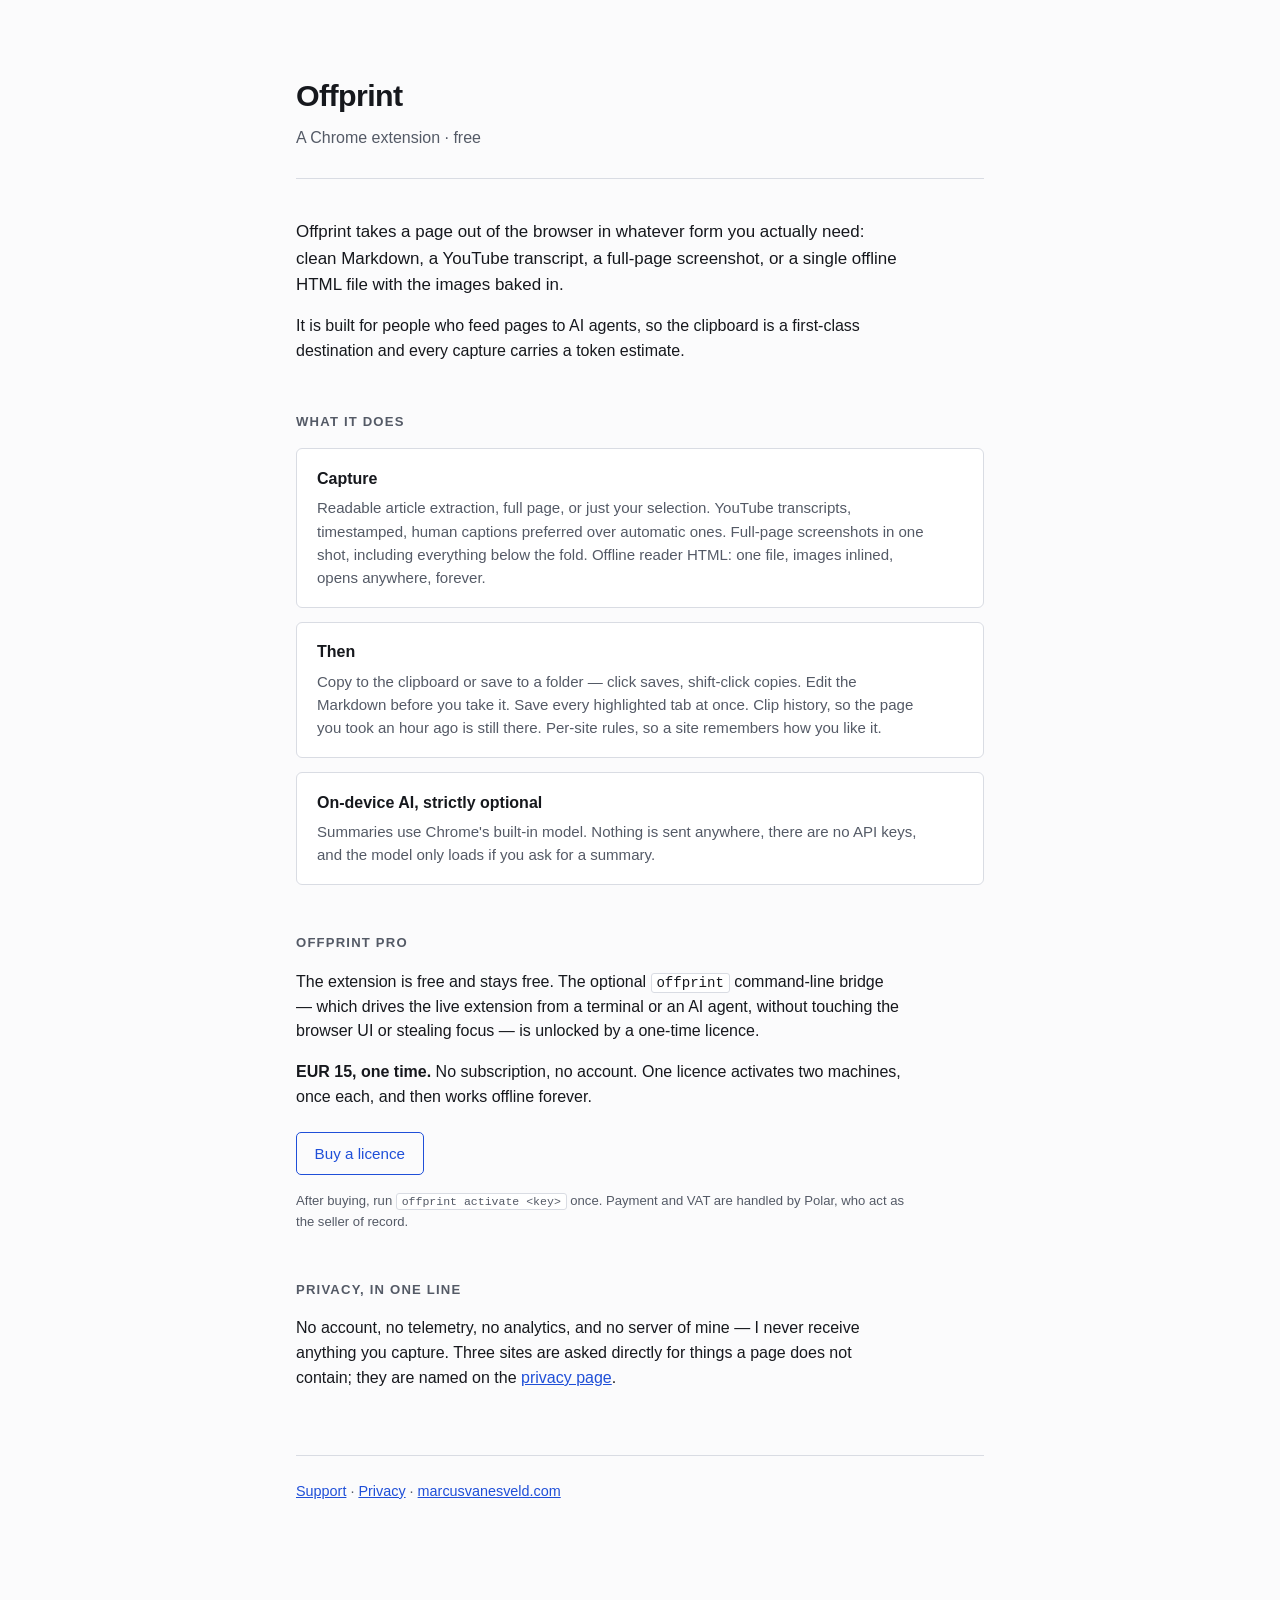
==== offprint/index.html @ 651ae0f0 "site: Offprint has a home page and a support page W12 caught this before it shipped: the Chrome Web " ====
<!DOCTYPE html>
<html lang="en">
<head>
<meta charset="utf-8">
<meta name="viewport" content="width=device-width, initial-scale=1">
<title>Offprint — Markdown, transcripts and screenshots out of any page</title>
<meta name="description" content="A free Chrome extension that takes any page out as clean Markdown, a YouTube transcript, a full-page screenshot or an offline reader file. Optional paid command-line bridge.">
<style>
:root {
  --ink: #16181d;
  --ink-soft: #545a66;
  --rule: #d9dce3;
  --paper: #fbfbfc;
  --panel: #ffffff;
  --accent: #1f4fd8;
}
@media (prefers-color-scheme: dark) {
  :root {
    --ink: #e8eaee; --ink-soft: #9aa2b1; --rule: #2c313a;
    --paper: #101216; --panel: #171a20; --accent: #7ea2ff;
  }
}
* { box-sizing: border-box; }
body {
  margin: 0;
  background: var(--paper);
  color: var(--ink);
  font: 16px/1.55 -apple-system, BlinkMacSystemFont, "Helvetica Neue", Arial, sans-serif;
  -webkit-font-smoothing: antialiased;
}
.wrap { max-width: 46rem; margin: 0 auto; padding: 4.5rem 1.5rem 6rem; }
header { border-bottom: 1px solid var(--rule); padding-bottom: 1.75rem; margin-bottom: 2.5rem; }
h1 { font-size: 1.9rem; letter-spacing: -0.02em; margin: 0 0 .4rem; }
.role { color: var(--ink-soft); margin: 0; }
h2 {
  font-size: .82rem; text-transform: uppercase; letter-spacing: .09em;
  color: var(--ink-soft); margin: 3rem 0 1rem; font-weight: 600;
}
p { margin: 0 0 1rem; max-width: 38rem; }
ul { max-width: 38rem; padding-left: 1.15rem; margin: 0 0 1rem; }
li { margin-bottom: .5rem; }
a { color: var(--accent); }
.lede { font-size: 1.06rem; }
.item {
  border: 1px solid var(--rule); background: var(--panel);
  border-radius: 6px; padding: 1.1rem 1.25rem; margin-bottom: .85rem;
}
.item h3 { margin: 0 0 .3rem; font-size: 1rem; }
.item p { margin: 0; color: var(--ink-soft); font-size: .94rem; }
.meta { font-size: .82rem; color: var(--ink-soft); margin-top: .6rem; }
.back { font-size: .9rem; }
code {
  font: .88em ui-monospace, SFMono-Regular, Menlo, monospace;
  background: var(--panel); border: 1px solid var(--rule);
  border-radius: 3px; padding: .05rem .3rem;
}
.dl {
  display: inline-block; margin-top: .4rem; padding: .55rem 1.1rem;
  border: 1px solid var(--accent); border-radius: 5px;
  color: var(--accent); text-decoration: none; font-size: .95rem;
}
.dl:hover { background: var(--accent); color: var(--paper); }
footer {
  margin-top: 4rem; padding-top: 1.5rem; border-top: 1px solid var(--rule);
  color: var(--ink-soft); font-size: .86rem;
}
</style>
</head>
<body>
<div class="wrap">

<header>
  <h1>Offprint</h1>
  <p class="role">A Chrome extension &middot; free</p>
</header>

<p class="lede">
  Offprint takes a page out of the browser in whatever form you actually need: clean Markdown, a
  YouTube transcript, a full-page screenshot, or a single offline HTML file with the images baked
  in.
</p>
<p>
  It is built for people who feed pages to AI agents, so the clipboard is a first-class
  destination and every capture carries a token estimate.
</p>

<h2>What it does</h2>
<div class="item">
  <h3>Capture</h3>
  <p>
    Readable article extraction, full page, or just your selection. YouTube transcripts,
    timestamped, human captions preferred over automatic ones. Full-page screenshots in one shot,
    including everything below the fold. Offline reader HTML: one file, images inlined, opens
    anywhere, forever.
  </p>
</div>
<div class="item">
  <h3>Then</h3>
  <p>
    Copy to the clipboard or save to a folder &mdash; click saves, shift-click copies. Edit the
    Markdown before you take it. Save every highlighted tab at once. Clip history, so the page you
    took an hour ago is still there. Per-site rules, so a site remembers how you like it.
  </p>
</div>
<div class="item">
  <h3>On-device AI, strictly optional</h3>
  <p>
    Summaries use Chrome's built-in model. Nothing is sent anywhere, there are no API keys, and
    the model only loads if you ask for a summary.
  </p>
</div>

<h2>Offprint PRO</h2>
<p>
  The extension is free and stays free. The optional <code>offprint</code> command-line bridge
  &mdash; which drives the live extension from a terminal or an AI agent, without touching the
  browser UI or stealing focus &mdash; is unlocked by a one-time licence.
</p>
<p>
  <strong>EUR 15, one time.</strong> No subscription, no account. One licence activates two
  machines, once each, and then works offline forever.
</p>
<p>
  <a class="dl" href="https://buy.polar.sh/polar_cl_G2rbGOSChX1bEiPB1aWXsgG7Y4jhPc9cZo4I32K6DHL">Buy a licence</a>
</p>
<p class="meta">
  After buying, run <code>offprint activate &lt;key&gt;</code> once. Payment and VAT are handled by
  Polar, who act as the seller of record.
</p>

<h2>Privacy, in one line</h2>
<p>
  No account, no telemetry, no analytics, and no server of mine &mdash; I never receive anything
  you capture. Three sites are asked directly for things a page does not contain; they are named
  on the <a href="/offprint/privacy/">privacy page</a>.
</p>

<footer>
  <p class="back">
    <a href="/offprint/support/">Support</a> &middot;
    <a href="/offprint/privacy/">Privacy</a> &middot;
    <a href="/">marcusvanesveld.com</a>
  </p>
</footer>

</div>
</body>
</html>
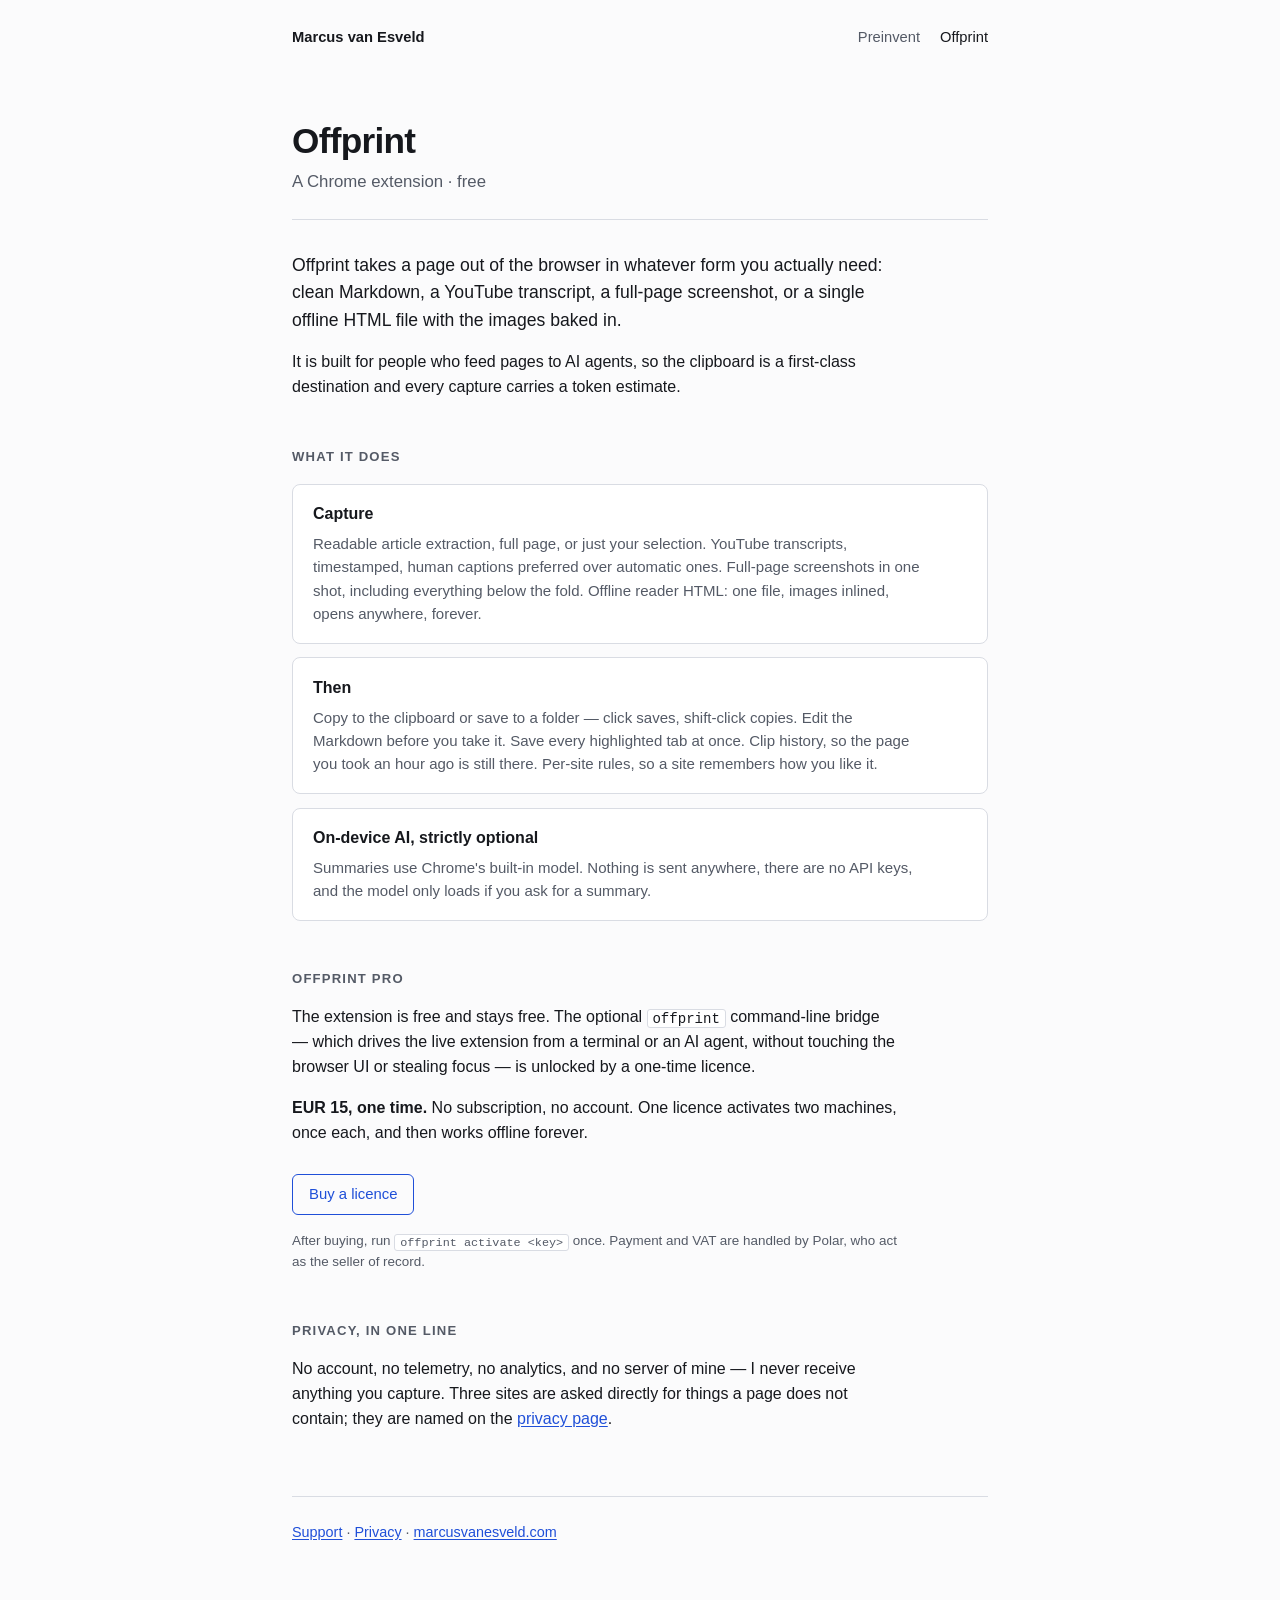
==== commit c7ea3013: "style: one shared stylesheet and a site nav on every page Six pages carried the same inline CSS, so " ====
--- a/offprint/index.html
+++ b/offprint/index.html
@@ -5,69 +5,18 @@
 <meta name="viewport" content="width=device-width, initial-scale=1">
 <title>Offprint — Markdown, transcripts and screenshots out of any page</title>
 <meta name="description" content="A free Chrome extension that takes any page out as clean Markdown, a YouTube transcript, a full-page screenshot or an offline reader file. Optional paid command-line bridge.">
-<style>
-:root {
-  --ink: #16181d;
-  --ink-soft: #545a66;
-  --rule: #d9dce3;
-  --paper: #fbfbfc;
-  --panel: #ffffff;
-  --accent: #1f4fd8;
-}
-@media (prefers-color-scheme: dark) {
-  :root {
-    --ink: #e8eaee; --ink-soft: #9aa2b1; --rule: #2c313a;
-    --paper: #101216; --panel: #171a20; --accent: #7ea2ff;
-  }
-}
-* { box-sizing: border-box; }
-body {
-  margin: 0;
-  background: var(--paper);
-  color: var(--ink);
-  font: 16px/1.55 -apple-system, BlinkMacSystemFont, "Helvetica Neue", Arial, sans-serif;
-  -webkit-font-smoothing: antialiased;
-}
-.wrap { max-width: 46rem; margin: 0 auto; padding: 4.5rem 1.5rem 6rem; }
-header { border-bottom: 1px solid var(--rule); padding-bottom: 1.75rem; margin-bottom: 2.5rem; }
-h1 { font-size: 1.9rem; letter-spacing: -0.02em; margin: 0 0 .4rem; }
-.role { color: var(--ink-soft); margin: 0; }
-h2 {
-  font-size: .82rem; text-transform: uppercase; letter-spacing: .09em;
-  color: var(--ink-soft); margin: 3rem 0 1rem; font-weight: 600;
-}
-p { margin: 0 0 1rem; max-width: 38rem; }
-ul { max-width: 38rem; padding-left: 1.15rem; margin: 0 0 1rem; }
-li { margin-bottom: .5rem; }
-a { color: var(--accent); }
-.lede { font-size: 1.06rem; }
-.item {
-  border: 1px solid var(--rule); background: var(--panel);
-  border-radius: 6px; padding: 1.1rem 1.25rem; margin-bottom: .85rem;
-}
-.item h3 { margin: 0 0 .3rem; font-size: 1rem; }
-.item p { margin: 0; color: var(--ink-soft); font-size: .94rem; }
-.meta { font-size: .82rem; color: var(--ink-soft); margin-top: .6rem; }
-.back { font-size: .9rem; }
-code {
-  font: .88em ui-monospace, SFMono-Regular, Menlo, monospace;
-  background: var(--panel); border: 1px solid var(--rule);
-  border-radius: 3px; padding: .05rem .3rem;
-}
-.dl {
-  display: inline-block; margin-top: .4rem; padding: .55rem 1.1rem;
-  border: 1px solid var(--accent); border-radius: 5px;
-  color: var(--accent); text-decoration: none; font-size: .95rem;
-}
-.dl:hover { background: var(--accent); color: var(--paper); }
-footer {
-  margin-top: 4rem; padding-top: 1.5rem; border-top: 1px solid var(--rule);
-  color: var(--ink-soft); font-size: .86rem;
-}
-</style>
+<link rel="stylesheet" href="/site.css">
 </head>
 <body>
 <div class="wrap">
+
+<nav class="site">
+  <a class="home" href="/">Marcus van Esveld</a>
+  <ul>
+    <li><a href="/preinvent/">Preinvent</a></li>
+    <li><a href="/offprint/" aria-current="page">Offprint</a></li>
+  </ul>
+</nav>
 
 <header>
   <h1>Offprint</h1>
--- a/site.css
+++ b/site.css
@@ -0,0 +1,113 @@
+:root {
+  color-scheme: light dark;
+  --ink: #16181d;
+  --ink-soft: #545a66;
+  --rule: #d9dce3;
+  --paper: #fbfbfc;
+  --panel: #ffffff;
+  --accent: #1f4fd8;
+  --on-accent: #ffffff;
+}
+@media (prefers-color-scheme: dark) {
+  :root {
+    --ink: #e8eaee; --ink-soft: #9aa2b1; --rule: #2c313a;
+    --paper: #101216; --panel: #171a20; --accent: #7ea2ff; --on-accent: #0d1117;
+  }
+}
+* { box-sizing: border-box; }
+html { -webkit-text-size-adjust: 100%; }
+body {
+  margin: 0;
+  background: var(--paper);
+  color: var(--ink);
+  font: 16px/1.55 -apple-system, BlinkMacSystemFont, "Helvetica Neue", Arial, sans-serif;
+  -webkit-font-smoothing: antialiased;
+}
+.wrap { max-width: 46rem; margin: 0 auto; padding: 1.25rem 1.25rem 5rem; }
+.wrap.wide { max-width: 58rem; }
+
+nav.site {
+  display: flex; justify-content: space-between; align-items: baseline; gap: 1rem;
+  font-size: .92rem; margin-bottom: clamp(2.25rem, 7vw, 4rem);
+}
+nav.site a { color: var(--ink-soft); text-decoration: none; padding: .35rem 0; }
+nav.site a:hover, nav.site a[aria-current] { color: var(--ink); }
+nav.site .home { color: var(--ink); font-weight: 600; }
+nav.site ul { display: flex; gap: 1.25rem; list-style: none; margin: 0; padding: 0; }
+
+header { border-bottom: 1px solid var(--rule); padding-bottom: 1.5rem; margin-bottom: 2rem; }
+h1 { font-size: clamp(1.7rem, 5vw, 2.2rem); line-height: 1.2; letter-spacing: -0.02em; margin: 0 0 .4rem; }
+.role { color: var(--ink-soft); margin: 0; font-size: 1.05rem; }
+h2 {
+  font-size: .82rem; text-transform: uppercase; letter-spacing: .09em;
+  color: var(--ink-soft); margin: 3rem 0 1rem; font-weight: 600;
+}
+p { margin: 0 0 1rem; max-width: 38rem; }
+ul { max-width: 38rem; padding-left: 1.15rem; margin: 0 0 1rem; }
+li { margin-bottom: .5rem; }
+a { color: var(--accent); text-underline-offset: .15em; }
+a:focus-visible { outline: 2px solid var(--accent); outline-offset: 2px; border-radius: 3px; }
+.lede { font-size: 1.1rem; }
+
+.item {
+  border: 1px solid var(--rule); background: var(--panel);
+  border-radius: 8px; padding: 1.1rem 1.25rem; margin-bottom: .85rem;
+}
+.item h3 { margin: 0 0 .3rem; font-size: 1rem; }
+.item p { margin: 0; color: var(--ink-soft); font-size: .94rem; }
+.meta { font-size: .84rem; color: var(--ink-soft); margin-top: .6rem; }
+.back { font-size: .9rem; }
+
+code {
+  font: .88em ui-monospace, SFMono-Regular, Menlo, monospace;
+  background: var(--panel); border: 1px solid var(--rule);
+  border-radius: 3px; padding: .05rem .3rem;
+  overflow-wrap: anywhere;
+}
+pre {
+  margin: .75rem 0 0; padding: .7rem .85rem; overflow-x: auto;
+  background: var(--paper); border: 1px solid var(--rule); border-radius: 6px;
+  font: .82rem/1.5 ui-monospace, SFMono-Regular, Menlo, monospace;
+}
+pre code { background: none; border: 0; padding: 0; font: inherit; overflow-wrap: normal; }
+
+.dl, .button {
+  display: inline-block; margin-top: .8rem; padding: .5rem 1rem;
+  border: 1px solid var(--accent); border-radius: 6px;
+  color: var(--accent); text-decoration: none; font-size: .93rem; font-weight: 500;
+}
+.dl:hover { background: var(--accent); color: var(--on-accent); }
+.button { background: var(--accent); color: var(--on-accent); font-size: 1rem; padding: .65rem 1.2rem; }
+.button:hover { opacity: .9; }
+
+figure { margin: 2rem 0; }
+figure img { display: block; max-width: 100%; height: auto; }
+figcaption { font-size: .84rem; color: var(--ink-soft); margin-top: .6rem; }
+
+footer {
+  margin-top: 4rem; padding-top: 1.5rem; border-top: 1px solid var(--rule);
+  color: var(--ink-soft); font-size: .86rem;
+}
+footer p { margin: 0 0 .4rem; }
+
+/* Screenshot pair: flex-grow equals each image's aspect ratio, so both render at the same height. */
+.shots { display: flex; gap: 1.25rem; align-items: flex-start; margin: 2.5rem 0 1rem; }
+.shots figure { margin: 0; min-width: 0; }
+.shot-mac { flex: 1.418 1 0; }
+.shot-phone { flex: .462 1 0; }
+.shots img { border: 1px solid var(--rule); border-radius: 10px; }
+.shot-phone img { border-radius: 14px; }
+@media (max-width: 36rem) {
+  .shots { flex-direction: column; }
+  .shot-mac, .shot-phone { flex: none; width: 100%; }
+  .shot-phone { max-width: 15rem; margin: 0 auto; }
+}
+.way h3 { font-size: 1.05rem; }
+.project { display: flex; gap: 1.1rem; align-items: center; text-decoration: none; color: inherit; }
+.project:hover { border-color: var(--accent); }
+.project:hover h3 { color: var(--accent); }
+.project img { flex: 0 0 9rem; width: 9rem; height: auto; border-radius: 5px; border: 1px solid var(--rule); }
+@media (max-width: 36rem) {
+  .project { flex-direction: column; align-items: stretch; }
+  .project img { width: 100%; flex-basis: auto; }
+}
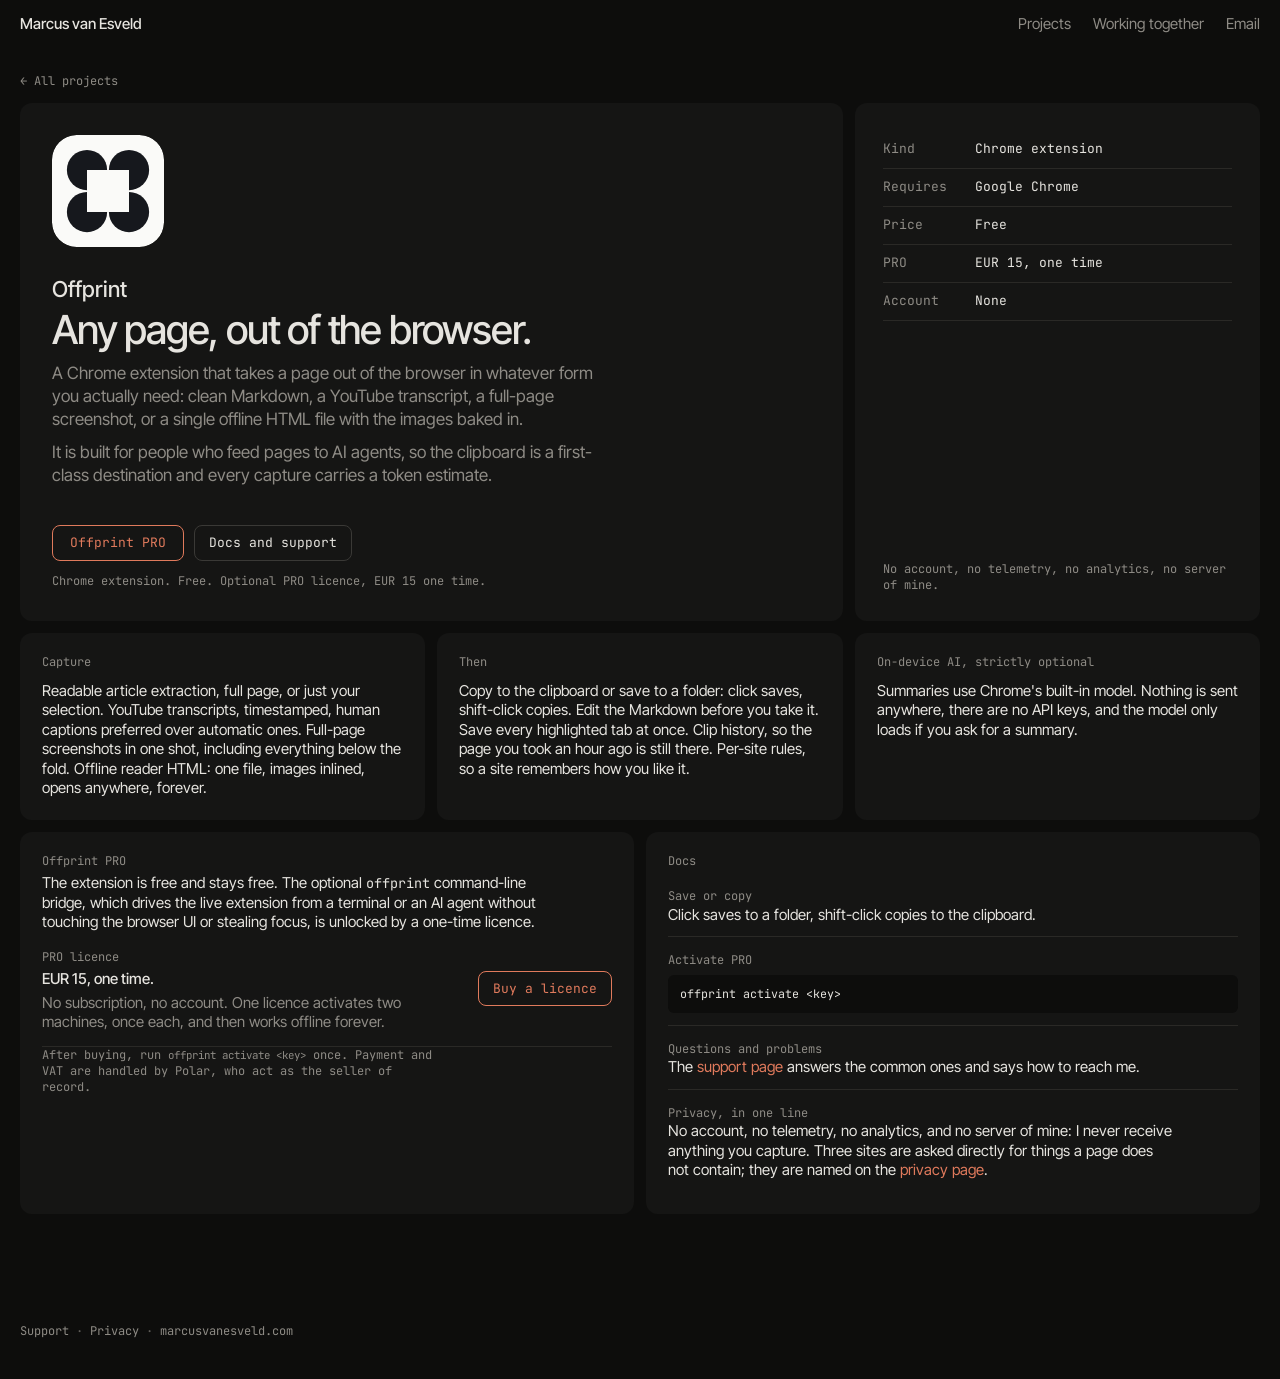
==== commit 0d0d21bb: "feat(site): marcusvanesveld.com becomes the B1 bento, Preinvent and Offprint only Marcus picked the " ====
--- a/offprint/index.html
+++ b/offprint/index.html
@@ -3,95 +3,75 @@
 <head>
 <meta charset="utf-8">
 <meta name="viewport" content="width=device-width, initial-scale=1">
+<meta name="color-scheme" content="dark">
 <title>Offprint — Markdown, transcripts and screenshots out of any page</title>
 <meta name="description" content="A free Chrome extension that takes any page out as clean Markdown, a YouTube transcript, a full-page screenshot or an offline reader file. Optional paid command-line bridge.">
+<link rel="preconnect" href="https://fonts.googleapis.com">
+<link rel="preconnect" href="https://fonts.gstatic.com" crossorigin>
+<link href="https://fonts.googleapis.com/css2?family=Inter+Tight:wght@400;500&family=JetBrains+Mono:wght@400&display=swap" rel="stylesheet">
 <link rel="stylesheet" href="/site.css">
 </head>
 <body>
-<div class="wrap">
-
-<nav class="site">
-  <a class="home" href="/">Marcus van Esveld</a>
-  <ul>
-    <li><a href="/preinvent/">Preinvent</a></li>
-    <li><a href="/offprint/" aria-current="page">Offprint</a></li>
-  </ul>
-</nav>
-
-<header>
-  <h1>Offprint</h1>
-  <p class="role">A Chrome extension &middot; free</p>
-</header>
-
-<p class="lede">
-  Offprint takes a page out of the browser in whatever form you actually need: clean Markdown, a
-  YouTube transcript, a full-page screenshot, or a single offline HTML file with the images baked
-  in.
-</p>
-<p>
-  It is built for people who feed pages to AI agents, so the clipboard is a first-class
-  destination and every capture carries a token estimate.
-</p>
-
-<h2>What it does</h2>
-<div class="item">
-  <h3>Capture</h3>
-  <p>
-    Readable article extraction, full page, or just your selection. YouTube transcripts,
-    timestamped, human captions preferred over automatic ones. Full-page screenshots in one shot,
-    including everything below the fold. Offline reader HTML: one file, images inlined, opens
-    anywhere, forever.
-  </p>
-</div>
-<div class="item">
-  <h3>Then</h3>
-  <p>
-    Copy to the clipboard or save to a folder &mdash; click saves, shift-click copies. Edit the
-    Markdown before you take it. Save every highlighted tab at once. Clip history, so the page you
-    took an hour ago is still there. Per-site rules, so a site remembers how you like it.
-  </p>
-</div>
-<div class="item">
-  <h3>On-device AI, strictly optional</h3>
-  <p>
-    Summaries use Chrome's built-in model. Nothing is sent anywhere, there are no API keys, and
-    the model only loads if you ask for a summary.
-  </p>
-</div>
-
-<h2>Offprint PRO</h2>
-<p>
-  The extension is free and stays free. The optional <code>offprint</code> command-line bridge
-  &mdash; which drives the live extension from a terminal or an AI agent, without touching the
-  browser UI or stealing focus &mdash; is unlocked by a one-time licence.
-</p>
-<p>
-  <strong>EUR 15, one time.</strong> No subscription, no account. One licence activates two
-  machines, once each, and then works offline forever.
-</p>
-<p>
-  <a class="dl" href="https://buy.polar.sh/polar_cl_G2rbGOSChX1bEiPB1aWXsgG7Y4jhPc9cZo4I32K6DHL">Buy a licence</a>
-</p>
-<p class="meta">
-  After buying, run <code>offprint activate &lt;key&gt;</code> once. Payment and VAT are handled by
-  Polar, who act as the seller of record.
-</p>
-
-<h2>Privacy, in one line</h2>
-<p>
-  No account, no telemetry, no analytics, and no server of mine &mdash; I never receive anything
-  you capture. Three sites are asked directly for things a page does not contain; they are named
-  on the <a href="/offprint/privacy/">privacy page</a>.
-</p>
-
-<footer>
-  <p class="back">
+<main class="page">
+  <nav class="nav" aria-label="Site">
+    <a class="home" href="/">Marcus van Esveld</a>
+    <a href="/#projects">Projects</a>
+    <a href="/#contact">Working together</a>
+    <a href="mailto:marcusvanesveld@gmail.com">Email</a>
+  </nav>
+  <a class="back" href="/#projects">&larr; All projects</a>
+  <article class="bento" aria-label="Offprint">
+    <section class="tile hero">
+      <img class="icon s112" src="/img/offprint-icon.svg" width="112" height="112" alt="">
+      <div>
+        <h1>Offprint</h1>
+        <p class="tagline">Any page, out of the browser.</p>
+        <p class="lead">A Chrome extension that takes a page out of the browser in whatever form you actually need: clean Markdown, a YouTube transcript, a full-page screenshot, or a single offline HTML file with the images baked in.</p>
+        <p class="lead">It is built for people who feed pages to AI agents, so the clipboard is a first-class destination and every capture carries a token estimate.</p>
+      </div>
+      <div>
+        <div class="buttons">
+          <a class="button primary" href="#pro">Offprint PRO</a>
+          <a class="button" href="/offprint/support/">Docs and support</a>
+        </div>
+        <p class="meta strip">Chrome extension. Free. Optional PRO licence, EUR 15 one time.</p>
+      </div>
+    </section>
+    <section class="tile spec" aria-label="Facts">
+      <dl>
+        <dt>Kind</dt><dd>Chrome extension</dd>
+        <dt>Requires</dt><dd>Google Chrome</dd>
+        <dt>Price</dt><dd>Free</dd>
+        <dt>PRO</dt><dd>EUR 15, one time</dd>
+        <dt>Account</dt><dd>None</dd>
+      </dl>
+      <p class="meta promise">No account, no telemetry, no analytics, no server of mine.</p>
+    </section>
+    <div class="tile feature"><span class="discipline">Capture</span><p>Readable article extraction, full page, or just your selection. YouTube transcripts, timestamped, human captions preferred over automatic ones. Full-page screenshots in one shot, including everything below the fold. Offline reader HTML: one file, images inlined, opens anywhere, forever.</p></div>
+    <div class="tile feature"><span class="discipline">Then</span><p>Copy to the clipboard or save to a folder: click saves, shift-click copies. Edit the Markdown before you take it. Save every highlighted tab at once. Clip history, so the page you took an hour ago is still there. Per-site rules, so a site remembers how you like it.</p></div>
+    <div class="tile feature"><span class="discipline">On-device AI, strictly optional</span><p>Summaries use Chrome's built-in model. Nothing is sent anywhere, there are no API keys, and the model only loads if you ask for a summary.</p></div>
+    <section class="tile half" id="pro" aria-label="Offprint PRO">
+      <span class="discipline">Offprint PRO</span>
+      <p>The extension is free and stays free. The optional <code>offprint</code> command-line bridge, which drives the live extension from a terminal or an AI agent without touching the browser UI or stealing focus, is unlocked by a one-time licence.</p>
+      <div class="file">
+        <div><span class="meta">PRO licence</span><b>EUR 15, one time.</b><p>No subscription, no account. One licence activates two machines, once each, and then works offline forever.</p></div>
+        <a class="button primary" href="https://buy.polar.sh/polar_cl_G2rbGOSChX1bEiPB1aWXsgG7Y4jhPc9cZo4I32K6DHL">Buy a licence</a>
+      </div>
+      <p class="meta">After buying, run <code>offprint activate &lt;key&gt;</code> once. Payment and VAT are handled by Polar, who act as the seller of record.</p>
+    </section>
+    <section class="tile half" id="docs" aria-label="Docs">
+      <span class="discipline">Docs</span>
+      <div class="doc"><span class="meta">Save or copy</span><p>Click saves to a folder, shift-click copies to the clipboard.</p></div>
+      <div class="doc"><span class="meta">Activate PRO</span><pre><code>offprint activate &lt;key&gt;</code></pre></div>
+      <div class="doc"><span class="meta">Questions and problems</span><p>The <a href="/offprint/support/">support page</a> answers the common ones and says how to reach me.</p></div>
+      <div class="doc"><span class="meta">Privacy, in one line</span><p>No account, no telemetry, no analytics, and no server of mine: I never receive anything you capture. Three sites are asked directly for things a page does not contain; they are named on the <a href="/offprint/privacy/">privacy page</a>.</p></div>
+    </section>
+  </article>
+  <footer class="foot">
     <a href="/offprint/support/">Support</a> &middot;
     <a href="/offprint/privacy/">Privacy</a> &middot;
     <a href="/">marcusvanesveld.com</a>
-  </p>
-</footer>
-
-</div>
+  </footer>
+</main>
 </body>
 </html>
--- a/site.css
+++ b/site.css
@@ -1,113 +1,172 @@
+/* One stylesheet, dark only. The B1 bento look for the home and project pages (main.page);
+   the legacy prose pages (privacy, support) keep their markup and are restyled under .wrap. */
 :root {
-  color-scheme: light dark;
-  --ink: #16181d;
-  --ink-soft: #545a66;
-  --rule: #d9dce3;
-  --paper: #fbfbfc;
-  --panel: #ffffff;
-  --accent: #1f4fd8;
-  --on-accent: #ffffff;
-}
-@media (prefers-color-scheme: dark) {
-  :root {
-    --ink: #e8eaee; --ink-soft: #9aa2b1; --rule: #2c313a;
-    --paper: #101216; --panel: #171a20; --accent: #7ea2ff; --on-accent: #0d1117;
-  }
+  --paper: #0d0d0c;
+  --surface: #151514;
+  --surface-2: #1c1c1a;
+  --edge: #2a2926;
+  --edge-strong: #3a3936;
+  --ink: #e6e4df;
+  --mute: #8e8b85;
+  --faint: #5f5d58;
+  --warm: #e07a5c;
+  --gutter: 20px;
+  --radius: 12px;
+  --mono: "JetBrains Mono", ui-monospace, "SF Mono", monospace;
+  color-scheme: dark;
 }
 * { box-sizing: border-box; }
-html { -webkit-text-size-adjust: 100%; }
+html { -webkit-text-size-adjust: 100%; background: var(--paper); }
 body {
-  margin: 0;
-  background: var(--paper);
-  color: var(--ink);
-  font: 16px/1.55 -apple-system, BlinkMacSystemFont, "Helvetica Neue", Arial, sans-serif;
-  -webkit-font-smoothing: antialiased;
+  margin: 0; background: var(--paper); color: var(--ink);
+  font: 400 15px/1.3 "Inter Tight", system-ui, -apple-system, sans-serif;
+  -webkit-font-smoothing: antialiased; text-rendering: optimizeLegibility;
 }
-.wrap { max-width: 46rem; margin: 0 auto; padding: 1.25rem 1.25rem 5rem; }
-.wrap.wide { max-width: 58rem; }
+a { color: inherit; text-decoration: none; }
+a:hover { color: var(--warm); }
+a:focus-visible { outline: 1px solid var(--warm); outline-offset: 2px; border-radius: 3px; }
 
-nav.site {
+/* Bento pages */
+.page { max-width: 1600px; margin: 0 auto; padding: 14px var(--gutter) 40px; }
+.nav { display: flex; gap: 6px 22px; flex-wrap: wrap; align-items: baseline; }
+.nav .home { margin-right: auto; font-weight: 500; }
+.nav a:not(.home) { color: var(--mute); }
+.nav a:not(.home):hover, .nav a[aria-current] { color: var(--ink); }
+
+.cols { display: grid; grid-template-columns: repeat(3, 1fr); gap: var(--gutter); margin: 64px 0 0; }
+.cols p { margin: 0; max-width: 34ch; }
+.discipline { display: block; margin-bottom: 6px; font: 400 12px/1.3 var(--mono); color: var(--mute); }
+.label { display: flex; justify-content: space-between; align-items: baseline; gap: 16px; margin: 96px 0 14px; color: var(--mute); }
+.meta { font: 400 12px/1.35 var(--mono); color: var(--mute); }
+.icon { display: block; border-radius: 22%; flex: none; }
+.s56 { width: 56px; height: 56px; }
+.s96 { width: 96px; height: 96px; }
+.s112 { width: 112px; height: 112px; }
+
+.bento { display: grid; grid-template-columns: repeat(12, minmax(0, 1fr)); gap: 12px; }
+.tile {
+  position: relative; display: flex; flex-direction: column; justify-content: space-between; gap: 20px;
+  padding: 22px; background: var(--surface); border-radius: var(--radius); min-width: 0;
+}
+a.tile:hover { background: var(--surface-2); color: inherit; }
+.tile h2 { margin: 0 0 3px; font-size: 17px; font-weight: 500; }
+.go { position: absolute; top: 22px; right: 22px; font: 400 12px/1 var(--mono); color: var(--faint); transition: color .15s, transform .15s; }
+a.tile:hover .go { color: var(--warm); transform: translateX(2px); }
+
+/* Home: two project tiles, Preinvent leads */
+.app { min-height: 520px; padding: 32px; }
+.app .go { top: 32px; right: 32px; }
+.app h2 { font-size: 22px; }
+.app .tag { display: block; margin: 18px 0 10px; font-size: 34px; line-height: 1.02; letter-spacing: -.03em; font-weight: 500; }
+.app .line { margin: 0 0 14px; max-width: 46ch; color: var(--mute); }
+.app.lead { grid-column: span 7; }
+.app.second { grid-column: span 5; }
+
+.about p { margin: 0 0 1em; max-width: 52ch; font-size: 22px; line-height: 1.22; letter-spacing: -.01em; }
+.about .mail { font-size: 22px; color: var(--mute); }
+.about .mail:hover { color: var(--warm); }
+.foot { margin-top: 110px; color: var(--faint); font: 400 12px/1.3 var(--mono); }
+.foot a { color: var(--mute); }
+.foot a:hover { color: var(--warm); }
+
+/* Project pages */
+.back { display: inline-block; margin: 40px 0 14px; font: 400 12px/1.3 var(--mono); color: var(--mute); }
+.hero { grid-column: span 8; padding: 32px; gap: 28px; }
+.hero h1 { margin: 0 0 6px; font-size: 22px; font-weight: 500; }
+.hero .tagline { margin: 0 0 12px; font-size: 40px; line-height: 1.02; letter-spacing: -.03em; font-weight: 500; }
+.hero .lead { margin: 0 0 10px; max-width: 56ch; color: var(--mute); font-size: 17px; line-height: 1.35; }
+.buttons { display: flex; gap: 10px; flex-wrap: wrap; }
+.button {
+  display: inline-block; min-width: 132px; padding: 9px 14px; text-align: center;
+  border: 1px solid var(--edge-strong); border-radius: 8px; font: 400 13px/1.2 var(--mono); color: var(--ink);
+}
+.button:hover { border-color: var(--warm); color: var(--ink); }
+.button.primary { border-color: var(--warm); color: var(--warm); }
+.button.primary:hover { background: var(--warm); color: var(--paper); }
+.strip { margin: 12px 0 0; }
+.spec { grid-column: span 4; padding: 28px; }
+.spec dl { display: grid; grid-template-columns: max-content 1fr; margin: 0; font: 400 13px/1.3 var(--mono); }
+.spec dt, .spec dd { margin: 0; padding: 10px 0; border-bottom: 1px solid var(--edge); }
+.spec dt { color: var(--mute); padding-right: 28px; }
+.spec .promise { margin: 0; }
+.shot { margin: 0; justify-content: flex-start; }
+.shot img { display: block; width: 100%; height: auto; border-radius: 8px; }
+.shot.mac { grid-column: span 9; justify-content: center; }
+.shot.phone { grid-column: span 3; }
+.feature { grid-column: span 4; justify-content: flex-start; gap: 0; }
+.feature p { margin: 0; max-width: 46ch; }
+.feature .discipline { margin-bottom: 10px; }
+.half { grid-column: span 6; justify-content: flex-start; gap: 0; scroll-margin-top: 16px; }
+.half > .discipline { margin-bottom: 4px; }
+.half p { margin: 0; max-width: 56ch; }
+.half p + p { margin-top: 10px; }
+.half p a, .feature p a { color: var(--warm); }
+.file { display: grid; grid-template-columns: 1fr auto; gap: 20px; align-items: center; padding: 14px 0; border-bottom: 1px solid var(--edge); }
+.file:last-child { border-bottom: 0; }
+.file b { display: block; margin: 4px 0; font-weight: 500; }
+.file p { color: var(--mute); }
+.file .button { min-width: 0; }
+.doc { padding: 12px 0; border-bottom: 1px solid var(--edge); }
+.doc:last-child { border-bottom: 0; }
+.doc pre, .file pre { margin: 6px 0 0; padding: 10px 12px; background: var(--paper); border-radius: 6px;
+  font: 400 13px/1.4 var(--mono); overflow-x: auto; }
+.page code { font: 400 .9em var(--mono); }
+
+@media (max-width: 1000px) {
+  .app.lead, .app.second, .hero, .spec, .half { grid-column: span 12; }
+  .app { min-height: 0; }
+  .feature { grid-column: span 6; }
+  .shot.mac { grid-column: span 12; }
+  .shot.phone { grid-column: span 6; }
+}
+@media (max-width: 700px) {
+  :root { --gutter: 16px; }
+  .nav .home { flex-basis: 100%; }
+  .cols { grid-template-columns: 1fr; gap: 18px; margin-top: 40px; }
+  .label { margin-top: 64px; }
+  .about p, .about .mail { font-size: 19px; }
+  .foot { margin-top: 72px; }
+  .bento { grid-template-columns: minmax(0, 1fr); }
+  .bento > .tile { grid-column: auto; }
+  .app, .hero { padding: 22px; }
+  .app .go { top: 22px; right: 22px; }
+  .app .tag { font-size: 26px; }
+  .hero .tagline { font-size: 30px; }
+  .button { min-width: 0; flex: 1; }
+  .file { grid-template-columns: 1fr; gap: 10px; }
+  .shot.phone img { max-width: 220px; margin: 0 auto; }
+}
+
+/* Legacy prose pages: Offprint privacy and support, Preinvent privacy */
+.wrap { max-width: 46rem; margin: 0 auto; padding: 1.25rem 1.25rem 5rem; font-size: 16px; line-height: 1.55; }
+.wrap nav.site {
   display: flex; justify-content: space-between; align-items: baseline; gap: 1rem;
   font-size: .92rem; margin-bottom: clamp(2.25rem, 7vw, 4rem);
 }
-nav.site a { color: var(--ink-soft); text-decoration: none; padding: .35rem 0; }
-nav.site a:hover, nav.site a[aria-current] { color: var(--ink); }
-nav.site .home { color: var(--ink); font-weight: 600; }
-nav.site ul { display: flex; gap: 1.25rem; list-style: none; margin: 0; padding: 0; }
-
-header { border-bottom: 1px solid var(--rule); padding-bottom: 1.5rem; margin-bottom: 2rem; }
-h1 { font-size: clamp(1.7rem, 5vw, 2.2rem); line-height: 1.2; letter-spacing: -0.02em; margin: 0 0 .4rem; }
-.role { color: var(--ink-soft); margin: 0; font-size: 1.05rem; }
-h2 {
-  font-size: .82rem; text-transform: uppercase; letter-spacing: .09em;
-  color: var(--ink-soft); margin: 3rem 0 1rem; font-weight: 600;
-}
-p { margin: 0 0 1rem; max-width: 38rem; }
-ul { max-width: 38rem; padding-left: 1.15rem; margin: 0 0 1rem; }
-li { margin-bottom: .5rem; }
-a { color: var(--accent); text-underline-offset: .15em; }
-a:focus-visible { outline: 2px solid var(--accent); outline-offset: 2px; border-radius: 3px; }
-.lede { font-size: 1.1rem; }
-
-.item {
-  border: 1px solid var(--rule); background: var(--panel);
-  border-radius: 8px; padding: 1.1rem 1.25rem; margin-bottom: .85rem;
-}
-.item h3 { margin: 0 0 .3rem; font-size: 1rem; }
-.item p { margin: 0; color: var(--ink-soft); font-size: .94rem; }
-.meta { font-size: .84rem; color: var(--ink-soft); margin-top: .6rem; }
-.back { font-size: .9rem; }
-
-code {
-  font: .88em ui-monospace, SFMono-Regular, Menlo, monospace;
-  background: var(--panel); border: 1px solid var(--rule);
-  border-radius: 3px; padding: .05rem .3rem;
-  overflow-wrap: anywhere;
-}
-pre {
-  margin: .75rem 0 0; padding: .7rem .85rem; overflow-x: auto;
-  background: var(--paper); border: 1px solid var(--rule); border-radius: 6px;
-  font: .82rem/1.5 ui-monospace, SFMono-Regular, Menlo, monospace;
-}
-pre code { background: none; border: 0; padding: 0; font: inherit; overflow-wrap: normal; }
-
-.dl, .button {
-  display: inline-block; margin-top: .8rem; padding: .5rem 1rem;
-  border: 1px solid var(--accent); border-radius: 6px;
-  color: var(--accent); text-decoration: none; font-size: .93rem; font-weight: 500;
-}
-.dl:hover { background: var(--accent); color: var(--on-accent); }
-.button { background: var(--accent); color: var(--on-accent); font-size: 1rem; padding: .65rem 1.2rem; }
-.button:hover { opacity: .9; }
-
-figure { margin: 2rem 0; }
-figure img { display: block; max-width: 100%; height: auto; }
-figcaption { font-size: .84rem; color: var(--ink-soft); margin-top: .6rem; }
-
-footer {
-  margin-top: 4rem; padding-top: 1.5rem; border-top: 1px solid var(--rule);
-  color: var(--ink-soft); font-size: .86rem;
-}
-footer p { margin: 0 0 .4rem; }
-
-/* Screenshot pair: flex-grow equals each image's aspect ratio, so both render at the same height. */
-.shots { display: flex; gap: 1.25rem; align-items: flex-start; margin: 2.5rem 0 1rem; }
-.shots figure { margin: 0; min-width: 0; }
-.shot-mac { flex: 1.418 1 0; }
-.shot-phone { flex: .462 1 0; }
-.shots img { border: 1px solid var(--rule); border-radius: 10px; }
-.shot-phone img { border-radius: 14px; }
-@media (max-width: 36rem) {
-  .shots { flex-direction: column; }
-  .shot-mac, .shot-phone { flex: none; width: 100%; }
-  .shot-phone { max-width: 15rem; margin: 0 auto; }
-}
-.way h3 { font-size: 1.05rem; }
-.project { display: flex; gap: 1.1rem; align-items: center; text-decoration: none; color: inherit; }
-.project:hover { border-color: var(--accent); }
-.project:hover h3 { color: var(--accent); }
-.project img { flex: 0 0 9rem; width: 9rem; height: auto; border-radius: 5px; border: 1px solid var(--rule); }
-@media (max-width: 36rem) {
-  .project { flex-direction: column; align-items: stretch; }
-  .project img { width: 100%; flex-basis: auto; }
-}
+.wrap nav.site a { color: var(--mute); padding: .35rem 0; }
+.wrap nav.site a:hover, .wrap nav.site a[aria-current] { color: var(--ink); }
+.wrap nav.site .home { color: var(--ink); font-weight: 500; }
+.wrap nav.site ul { display: flex; gap: 1.25rem; list-style: none; margin: 0; padding: 0; }
+.wrap header { border-bottom: 1px solid var(--edge); padding-bottom: 1.5rem; margin-bottom: 2rem; }
+.wrap h1 { font-size: clamp(1.7rem, 5vw, 2.2rem); line-height: 1.15; letter-spacing: -.02em; font-weight: 500; margin: 0 0 .4rem; }
+.wrap .role { color: var(--mute); margin: 0; font-size: 1.05rem; }
+.wrap h2 { font: 400 12px/1.3 var(--mono); color: var(--mute); margin: 3rem 0 1rem; }
+.wrap h3 { font-weight: 500; }
+.wrap p { margin: 0 0 1rem; max-width: 38rem; }
+.wrap ul { max-width: 38rem; padding-left: 1.15rem; margin: 0 0 1rem; }
+.wrap li { margin-bottom: .5rem; }
+.wrap a { color: var(--warm); text-decoration: underline; text-underline-offset: .15em; text-decoration-color: var(--edge-strong); }
+.wrap nav.site a { text-decoration: none; }
+.wrap .lede { font-size: 1.1rem; }
+.wrap .item { background: var(--surface); border-radius: var(--radius); padding: 1.1rem 1.25rem; margin-bottom: .85rem; }
+.wrap .item h3 { margin: 0 0 .3rem; font-size: 1rem; }
+.wrap .item p { margin: 0; color: var(--mute); font-size: .94rem; }
+.wrap .meta { font: 400 12px/1.4 var(--mono); color: var(--mute); margin-top: .6rem; }
+.wrap .back { margin: 0; font: inherit; font-size: .9rem; color: inherit; }
+.wrap code { font: .88em var(--mono); background: var(--surface); border: 1px solid var(--edge); border-radius: 3px; padding: .05rem .3rem; overflow-wrap: anywhere; }
+.wrap pre { margin: .75rem 0 0; padding: .7rem .85rem; overflow-x: auto; background: var(--paper); border: 1px solid var(--edge); border-radius: 6px; font: .82rem/1.5 var(--mono); }
+.wrap pre code { background: none; border: 0; padding: 0; font: inherit; overflow-wrap: normal; }
+.wrap .dl { display: inline-block; margin-top: .8rem; padding: .5rem 1rem; border: 1px solid var(--warm); border-radius: 8px; text-decoration: none; }
+.wrap .dl:hover { background: var(--warm); color: var(--paper); }
+.wrap footer { margin-top: 4rem; padding-top: 1.5rem; border-top: 1px solid var(--edge); color: var(--mute); font-size: .86rem; }
+.wrap footer p { margin: 0 0 .4rem; }
